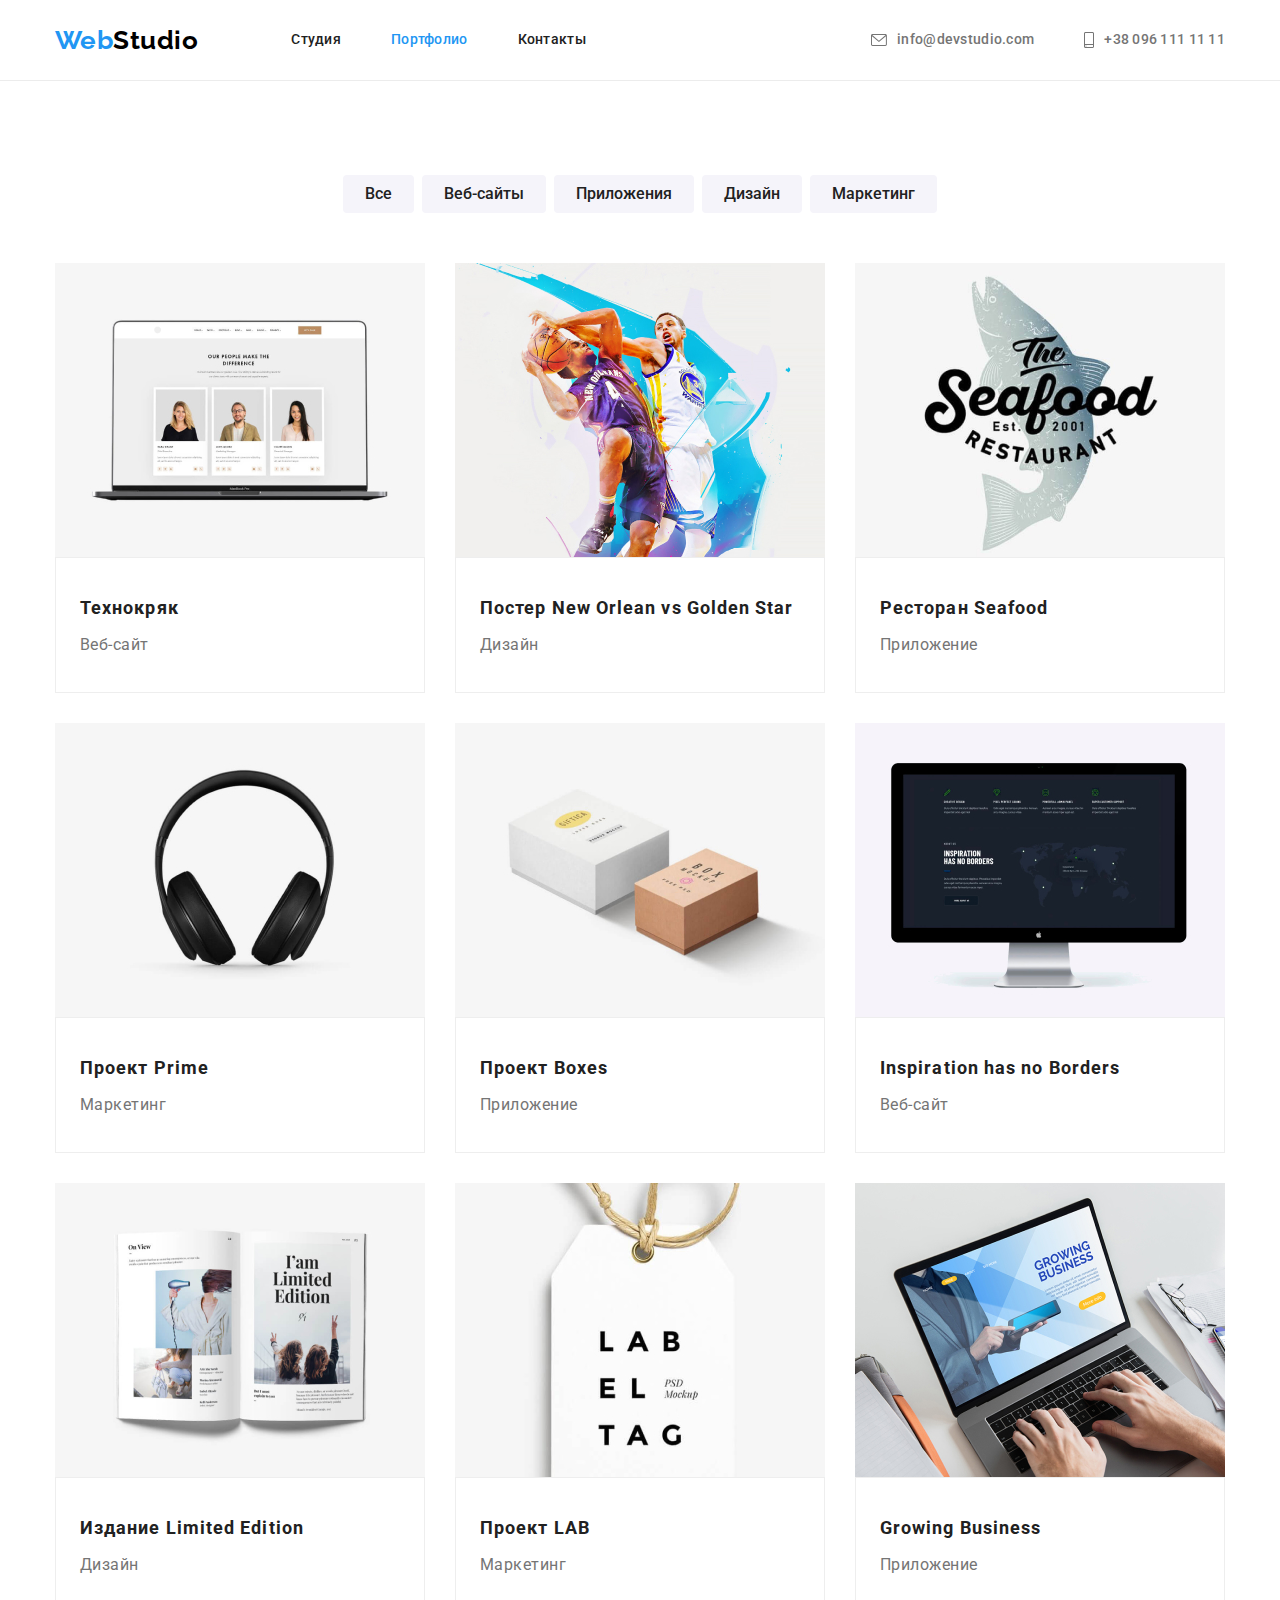
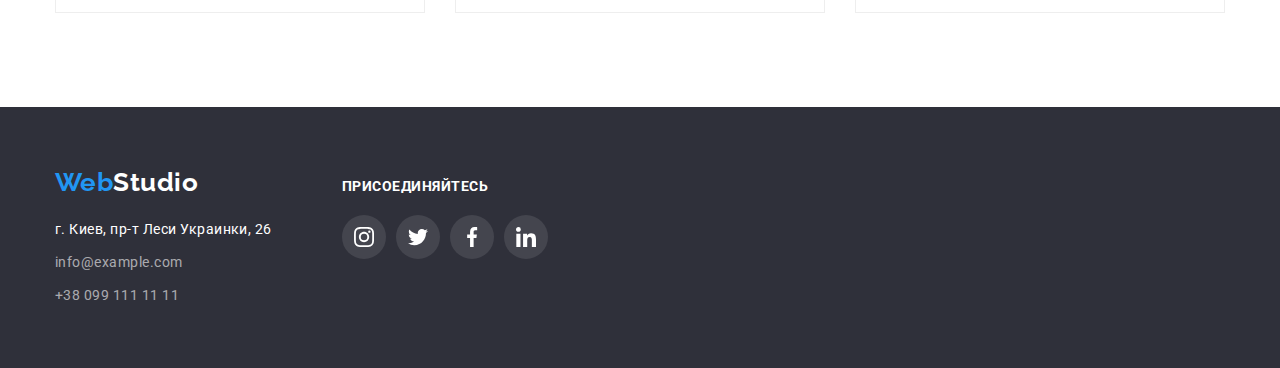
==== portfolio.html @ dbdc55ea "Правка к дз4" ====
<!DOCTYPE html>
<html lang="ru">
  <head>
    <meta charset="UTF-8" />
    <meta http-equiv="X-UA-Compatible" content="IE=edge" />
    <meta name="viewport" content="width=device-width, initial-scale=1.0" />
    <title>Портфолио</title>
    <link rel="preconnect" href="https://fonts.googleapis.com" />
    <link rel="preconnect" href="https://fonts.gstatic.com" crossorigin />
    <link
      href="https://fonts.googleapis.com/css2?family=Raleway:wght@700&family=Roboto:wght@400;500;700;900&display=swap"
      rel="stylesheet"
    />
    <link
      rel="stylesheet"
      href="https://cdnjs.cloudflare.com/ajax/libs/modern-normalize/1.1.0/modern-normalize.min.css"
    />
    <link rel="stylesheet" href="./css/styles.css" />
  </head>
  <body>
    <!-- Шапка -->
    <header class="header">
      <div class="container main-nav">
        <nav class="nav">
          <a class="logo" href="./index.html" lang="en"> <span class="logo-web">Web</span>Studio</a>

          <ul class="site-nav">
            <li class="site-nav-item"><a href="./index.html" class="site-nav-link">Студия</a></li>
            <li class="site-nav-item">
              <a href="./portfolio.html" class="site-nav-link portfolio">Портфолио</a>
            </li>
            <li class="site-nav-item"><a href="" class="site-nav-link">Контакты</a></li>
          </ul>
        </nav>

        <ul class="auth-nav">
          <li class="auth-nav-item">
            <a class="auth-nav-link" href="mailto:info@devstudio.com" lang="en"
              ><svg class="icon-envelope"><use xlink:href="./images/symbol-defs.svg#icon-envelope"></use></svg>info@devstudio.com</a
            >
          </li>
          <li class="auth-nav-item">
            <a class="auth-nav-link" href="tel:+380961111111"><svg class="icon-smartphone"><use xlink:href="./images/symbol-defs.svg#icon-smartphone"></use></svg>+38 096 111 11 11</a>
          </li>
        </ul>
      </div>
    </header>

    <!-- Основной контент -->
    <main>
      <section class="section">
        <div class="container">
          <h1 class="portfolio-name">Портфолио</h1>

          <!-- Фильтр -->
          <ul class="filter">
            <li class="filter-item"><button class="filter-button" type="button">Все</button></li>
            <li class="filter-item">
              <button class="filter-button" type="button">Веб-сайты</button>
            </li>
            <li class="filter-item">
              <button class="filter-button" type="button">Приложения</button>
            </li>
            <li class="filter-item"><button class="filter-button" type="button">Дизайн</button></li>
            <li class="filter-item">
              <button class="filter-button" type="button">Маркетинг</button>
            </li>
          </ul>

          <!-- Контент фильтра -->
          <ul class="gallery">
            <li class="gallery-item">
              <a class="gallery-lists" href="">
                <img src="./images/portfolio1.jpg" alt="Три карточки с фото" width="370" />
                <div class="gallery-sign">
                  <h2 class="gallery-title">Технокряк</h2>
                  <p class="gallery-text">Веб-сайт</p>
                </div>
              </a>
            </li>
            <li class="gallery-item">
              <a class="gallery-lists" href="">
                <img src="./images/portfolio2.jpg" alt="Два баскетболиста в прыжке" width="370" />
                <div class="gallery-sign">
                  <h2 class="gallery-title">Постер New Orlean vs Golden Star</h2>
                  <p class="gallery-text">Дизайн</p>
                </div>
              </a>
            </li>
            <li class="gallery-item">
              <a class="gallery-lists" href="">
                <img src="./images/portfolio3.jpg" alt="Логотип ресторана Seafood" width="370" />
                <div class="gallery-sign">
                  <h2 class="gallery-title">Ресторан Seafood</h2>
                  <p class="gallery-text">Приложение</p>
                </div>
              </a>
            </li>
            <li class="gallery-item">
              <a class="gallery-lists" href="">
                <img src="./images/portfolio4.jpg" alt="Черные наушники" width="370" />
                <div class="gallery-sign">
                  <h2 class="gallery-title">Проект Prime</h2>
                  <p class="gallery-text">Маркетинг</p>
                </div>
              </a>
            </li>
            <li class="gallery-item">
              <a class="gallery-lists" href="">
                <img src="./images/portfolio5.jpg" alt="Две коробки" width="370" />
                <div class="gallery-sign">
                  <h2 class="gallery-title">Проект Boxes</h2>
                  <p class="gallery-text">Приложение</p>
                </div>
              </a>
            </li>
            <li class="gallery-item">
              <a class="gallery-lists" href="">
                <img src="./images/portfolio6.jpg" alt="Монитор" width="370" />
                <div class="gallery-sign">
                  <h2 class="gallery-title">Inspiration has no Borders</h2>
                  <p class="gallery-text">Веб-сайт</p>
                </div>
              </a>
            </li>
            <li class="gallery-item">
              <a class="gallery-lists" href="">
                <img src="./images/portfolio7.jpg" alt="Открытая книга" width="370" />
                <div class="gallery-sign">
                  <h2 class="gallery-title">Издание Limited Edition</h2>
                  <p class="gallery-text">Дизайн</p>
                </div>
              </a>
            </li>
            <li class="gallery-item">
              <a class="gallery-lists" href="">
                <img src="./images/portfolio8.jpg" alt="Бирка с надписью" width="370" />
                <div class="gallery-sign">
                  <h2 class="gallery-title">Проект LAB</h2>
                  <p class="gallery-text">Маркетинг</p>
                </div>
              </a>
            </li>
            <li class="gallery-item">
              <a class="gallery-lists" href="">
                <img src="./images/portfolio9.jpg" alt="Человек печатает на ноутбуке" width="370" />
                <div class="gallery-sign">
                  <h2 class="gallery-title">Growing Business</h2>
                  <p class="gallery-text">Приложение</p>
                </div>
              </a>
            </li>
          </ul>
        </div>
      </section>
    </main>

    <!-- Футер -->
    <footer class="footer">
      <div class="container footer-cont">
        <div class="address-block">
          <a class="footer-logo" href="/" lang="en"><span class="logo-web">Web</span>Studio</a>
        <address class="address">
          <ul class="address-list">
            <li class="address-item">
              <a
                class="address-lists"
                href="https://www.google.com/maps/place/%D0%B1%D1%83%D0%BB.+%D0%9B%D0%B5%D1%81%D0%B8+%D0%A3%D0%BA%D1%80%D0%B0%D0%B8%D0%BD%D0%BA%D0%B8,+26,+%D0%9A%D0%B8%D0%B5%D0%B2,+02000"
                >г. Киев, пр-т Леси Украинки, 26</a
              >
            </li>
            <li class="address-item">
              <a class="address-link" href="mailto:info@example.com" lang="en">info@example.com</a>
            </li>
            <li class="address-item">
              <a class="address-link" href="tel:+380991111111">+38 099 111 11 11</a>
            </li>
          </ul>
        </address>
        </div>
        <div class="connect-block">
        <h3 class="connect-titles">присоединяйтесь</h3>
        <ul class="connect-list">
          <li class="connect-item"><a class="connect-link" href=""><svg class="connect-svg width="20px" height="20px"><use xlink:href="./images/symbol-defs.svg#icon-instagram"></use></svg></a></li>
          <li class="connect-item"><a class="connect-link" href=""><svg class="connect-svg width="20px" height="20px"><use xlink:href="./images/symbol-defs.svg#icon-twitter"></use></svg></a></li>
          <li class="connect-item"><a class="connect-link" href=""><svg class="connect-svg width="20px" height="20px"><use xlink:href="./images/symbol-defs.svg#icon-facebook"></use></svg></a></li>
          <li class="connect-item"><a class="connect-link" href=""><svg class="connect-svg width="20px" height="20px"><use xlink:href="./images/symbol-defs.svg#icon-linkedin"></use></svg></a></li>
        </ul>
      </div>
      </div>
      
    </footer>
  </body>
</html>
---- css/styles.css ----
:root {
  --primary-text-color: #212121;
  --title-text-color: #757575;
  --accent-color: #2196f3;
  --hover-hero-button-color: #058cf7;

  --primary-font: Roboto, sans-serif;
  --secondary-font: Raleway, sans-serif;
  --icon-color: #afb1b8;
}

body {
  background-color: #ffffff;
  color: var(--title-text-color);
  font-family: var(--primary-font), sans-serif;
  letter-spacing: 0.03em;
}

h1,
h2,
h3,
p {
  margin: 0;
}

ul {
  margin: 0;
  padding: 0;
  list-style: none;
}

img {
  display: block;
  max-width: 100%;
  height: auto;
}

.container {
  width: 1200px;
  margin-left: auto;
  margin-right: auto;
  padding-left: 15px;
  padding-right: 15px;
}

.section {
  padding-top: 94px;
  padding-bottom: 94px;
}

/* --------------------------Шапка----------------------------- */

.header {
  background-color: #ffffff;
  border-bottom: 1px solid #ececec;
}

.main-nav {
  display: flex;
  align-items: center;
}

.nav {
  display: flex;
  align-items: center;
}

.logo {
  color: #000000;

  font-family: var(--secondary-font), sans-serif;
  font-weight: 700;
  font-size: 26px;
  line-height: 1.19;
  text-decoration: none;
}

.logo-web {
  color: var(--accent-color);
}

.site-nav {
  display: flex;
  margin-left: 93px;
}

.site-nav-item + .site-nav-item {
  margin-left: 50px;
}

.site-nav-link {
  display: block;
  padding-top: 32px;
  padding-bottom: 32px;

  color: var(--primary-text-color);

  font-weight: 500;
  font-size: 14px;
  line-height: 1.14;
  letter-spacing: 0.02em;
  text-decoration: none;
}

.studio {
  color: var(--accent-color);
}

.portfolio,
.site-nav-link:hover,
.site-nav-link:focus,
.auth-nav-link:hover,
.auth-nav-link:focus,
.address-link:hover,
.address-link:focus,
.address-list:hover,
.address-list:focus {
  color: var(--accent-color);
}

.auth-nav {
  display: flex;
  margin-left: auto;
}

.auth-nav-item + .auth-nav-item {
  margin-left: 50px;
}

.auth-nav-link {
  display: flex;
  align-items: center;

  color: var(--title-text-color);

  font-weight: 500;
  font-size: 14px;
  line-height: 1.14;
  letter-spacing: 0.02em;
  text-decoration: none;
}

.icon-envelope {
  margin-right: 10px;
  width: 16px;
  height: 12px;
  justify-content: center;
  align-items: center;
  fill: #757575;
}

.auth-nav-link:hover .icon-envelope,
.auth-nav-link:focus .icon-envelope,
.auth-nav-link:hover .icon-smartphone,
.auth-nav-link:focus .icon-smartphone {
  fill: var(--accent-color);
}

.icon-smartphone {
  margin-right: 10px;
  width: 10px;
  height: 16px;

  fill: #757575;
}

/* ---------------------Заказ услуги---------------------------  */

.hero {
  padding: 200px 0;
  max-width: 1600px;
  margin-left: auto;
  margin-right: auto;

  background-color: #2f303a;
  background-image: linear-gradient(to right, rgba(47, 48, 58, 0.4), rgba(47, 48, 58, 0.4)),
    url('../images/hero.jpg');
  background-repeat: no-repeat;
  background-position: center;
  background-size: cover;

  text-align: center;
}

.hero-button {
  border-radius: 4px;
  padding: 10px 32px;
  display: inline-block;
  min-width: 200px;
  border: none;

  background-color: var(--accent-color);
  color: #ffffff;

  font-weight: 700;
  font-size: 16px;
  line-height: 1.88;
  align-items: center;
  letter-spacing: 0.06em;
  cursor: pointer;
}
.hero-button:hover,
.hero-button:focus {
  background-color: var(--hover-hero-button-color);
}

.hero-title {
  margin-bottom: 30px;
  width: 696px;
  margin-left: auto;
  margin-right: auto;

  color: #ffffff;

  font-weight: 900;
  font-size: 44px;
  line-height: 1.36;
  letter-spacing: 0.06em;
  text-transform: uppercase;
}

/* ------------------------Особенности компании------------------------ */

.compani-title {
  position: absolute;
  clip: rect(0 0 0 0);
  width: 1px;
  height: 1px;
  margin: -1px;
}

.features {
  display: flex;
}

.features-item {
  width: 270px;
  margin-right: 30px;
  justify-content: center;
}

.features-item:last-child {
  margin-right: 0px;
}

.icon-block {
  width: 270px;
  height: 120px;
  border-radius: 4px;
  margin-right: 30px;
  margin-bottom: 30px;
  display: flex;
  justify-content: center;
  align-items: center;

  background-color: #f5f4fa;
}

.features-title {
  margin-bottom: 10px;

  color: var(--primary-text-color);

  font-weight: 700;
  font-size: 14px;
  line-height: 1.14;
  text-transform: uppercase;
}

.features-text {
  font-size: 14px;
  line-height: 1.71;
  letter-spacing: 0.03em;
}

/* ----------------------Чем мы занимаемся--------------------- */

.work-section {
  padding-top: 0;
}

.work-titles,
.command-titles,
.clients-titles {
  margin-bottom: 50px;

  color: var(--primary-text-color);

  font-weight: 700;
  font-size: 36px;
  line-height: 1.17;
  text-align: center;
}

.work-list {
  display: flex;
}

.work-item {
  margin-right: 30px;
}

.work-item:last-child {
  margin-right: 0px;
}

/* ------------------------Наша команда------------------------ */

.command {
  background-color: #f5f4fa;
}

.features-title {
  color: var(--primary-text-color);

  font-style: normal;
  font-weight: 700;
  font-size: 14px;
  line-height: 1.14;
  text-transform: uppercase;
}

.command-list {
  display: flex;
  margin-left: auto;
  margin-right: auto;
  justify-content: center;
}

.command-item {
  margin-right: 30px;
}

.comand-meta {
  padding-top: 30px;
  padding-bottom: 30px;
  padding-left: 0;
  border-radius: 0px 0px 4px 4px;

  background-color: #fff;
  box-shadow: 0px 1px 3px rgba(0, 0, 0, 0.12), 0px 1px 1px rgba(0, 0, 0, 0.14),
    0px 2px 1px rgba(0, 0, 0, 0.2);
}

.comand-img {
  margin-bottom: 0;

  box-shadow: 0px 1px 3px rgba(0, 0, 0, 0.12), 0px 1px 1px rgba(0, 0, 0, 0.14),
    0px 2px 1px rgba(0, 0, 0, 0.2);
}

.command-item:last-child {
  margin-right: 0;
  margin-bottom: 0;
}

.command-title {
  margin-bottom: 10px;

  color: var(--primary-text-color);

  font-style: normal;
  font-weight: 500;
  font-size: 16px;
  line-height: 1.19;
  text-align: center;
}

.command-text {
  margin-bottom: 16px;

  font-size: 16px;
  line-height: 1.19;
  text-align: center;
}

.icon {
  margin-right: auto;
  margin-left: auto;
}

.icon-list {
  display: flex;
  justify-content: center;
}

.icon-item {
  margin-right: 10px;
}

.icon-item:last-child {
  margin-right: 0;
}

.icon-link:hover,
.icon-link:focus {
  background-color: var(--accent-color);
}

.icon-link {
  display: flex;
  width: 44px;
  height: 44px;
  justify-content: center;
  align-items: center;
  border-radius: 50%;
}

.icon-link:hover .icon-svg,
.icon-link:focus .icon-svg {
  fill: #fff;
}

.icon-svg {
  width: 20px;
  fill: var(--icon-color);
}

/* ---------------------Постоянные клиенты----------------- */

.client-list {
  display: flex;
  margin: 0;
  padding: 0;
  list-style: none;
}

.client-item {
  margin-right: 30px;
}

.client-item:last-child {
  margin-right: 0;
}

.client-link {
  width: 170px;
  height: 92px;
  border: 1px solid var(--icon-color);
  border-radius: 4px;
  display: flex;
  justify-content: center;
  align-items: center;
}

.client-link:hover,
.client-link:focus {
  border: 1px solid var(--accent-color);
}

.client-icon {
  fill: var(--icon-color);
}

.client-link:hover .client-icon,
.client-link:focus .client-icon {
  fill: var(--accent-color);
}

/* ---------------------footer----------------------*/

.footer {
  background-color: #2f303a;
  padding: 60px 0;
}

.footer-cont {
  display: flex;
  align-items: baseline;
}

.address-block {
  margin-right: 70px;
}

.footer-logo {
  margin-top: 0;
  margin-bottom: 20px;
  display: block;

  color: #ffffff;

  font-family: var(--secondary-font), sans-serif;
  font-weight: 700;
  font-size: 26px;
  line-height: 1.19;
  text-decoration: none;
}

.address {
  display: block;

  font-style: normal;
  font-size: 14px;
  line-height: 1.71;
}

.address-item:not(:last-child) {
  margin-bottom: 9px;
}

.address-lists {
  display: block;

  color: #ffffff;

  text-decoration: none;
}

.address-link {
  display: block;

  color: rgba(255, 255, 255, 0.6);
  text-decoration: none;
}

.connect-titles {
  margin-bottom: 20px;

  color: #fff;

  font-weight: 700;
  font-size: 14px;
  line-height: 1.14;
  text-transform: uppercase;
}

.connect-list {
  display: flex;
}

.connect-item {
  margin-right: 10px;
}

.connect-item:last-child {
  margin-right: 0;
}

.connect-link:hover,
.connect-link:focus {
  background-color: var(--accent-color);
}

.connect-link {
  display: flex;
  width: 44px;
  height: 44px;
  border-radius: 50%;
  align-items: center;
  justify-content: center;

  background-color: rgba(255, 255, 255, 0.1);
}

.connect-svg {
  width: 20px;

  fill: #fff;
}

/* ====================== ПОРТФОЛИО ======================*/

.portfolio-name {
  position: absolute;
  clip: rect(0 0 0 0);
  width: 1px;
  height: 1px;
  margin: -1px;
}

.filter {
  margin-bottom: 50px;
  display: flex;
  justify-content: center;
}

.filter-item:last-child {
  margin-right: 0px;
}

.filter-item {
  margin-right: 8px;
  align-items: center;
}

/* Контент фильтра */
.filter-button {
  border-radius: 4px;
  padding: 6px 22px;
  border: none;

  background-color: #f5f4fa;
  color: #212121;

  font-family: var(--primary-font), sans-serif;
  font-style: normal;
  font-weight: 500;
  font-size: 16px;
  line-height: 1.63;
  text-align: center;
  cursor: pointer;
}

.filter-button:hover,
.filter-button:focus {
  background-color: var(--accent-color);
  color: #ffffff;
  box-shadow: 0px 3px 1px rgba(0, 0, 0, 0.1), 0px 1px 2px rgba(0, 0, 0, 0.08),
    0px 2px 2px rgba(0, 0, 0, 0.12);
}

/* ------------------Контент фильтра------------------ */
.gallery {
  display: flex;
  flex-wrap: wrap;
}

.gallery-lists {
  display: block;
  text-decoration: none;
}

.gallery-lists:hover,
.gallery-lists:focus {
  box-shadow: 0px 1px 3px rgba(0, 0, 0, 0.12), 0px 1px 1px rgba(0, 0, 0, 0.14),
    0px 2px 1px rgba(0, 0, 0, 0.2);
}

.gallery-sign {
  width: 370px;
  box-sizing: border-box;
  border: 1px solid #eeeeee;
  padding: 32px 24px;
}

.gallery-item {
  margin-right: 30px;
  margin-bottom: 30px;
}

.gallery-item:nth-child(3n) {
  margin-right: 0;
}

.gallery-item:nth-last-child(-n + 3) {
  margin-bottom: 0;
}

.gallery-title {
  margin-bottom: 4px;

  color: var(--primary-text-color);

  font-weight: 700;
  font-size: 18px;
  line-height: 2;
  letter-spacing: 0.06em;
}

.gallery-text {
  color: var(--title-text-color);

  font-size: 16px;
  line-height: 1.87;
}
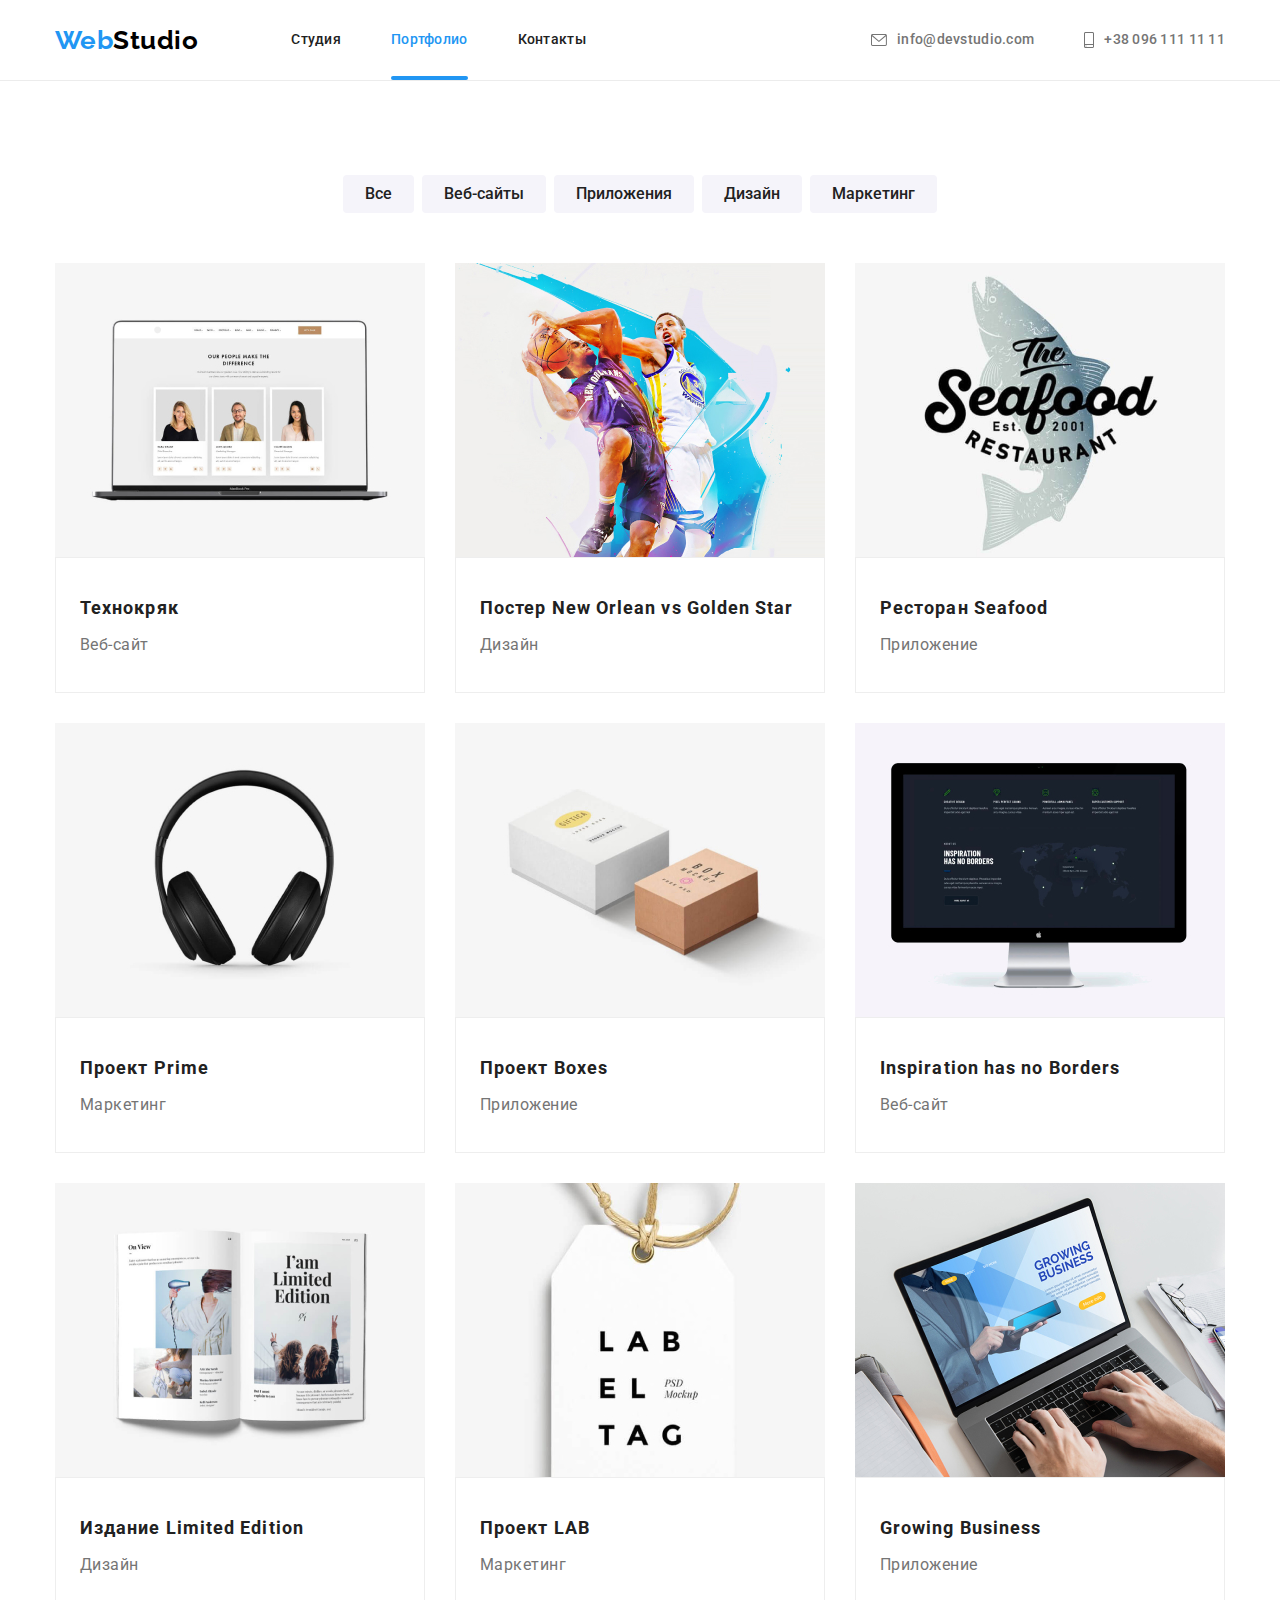
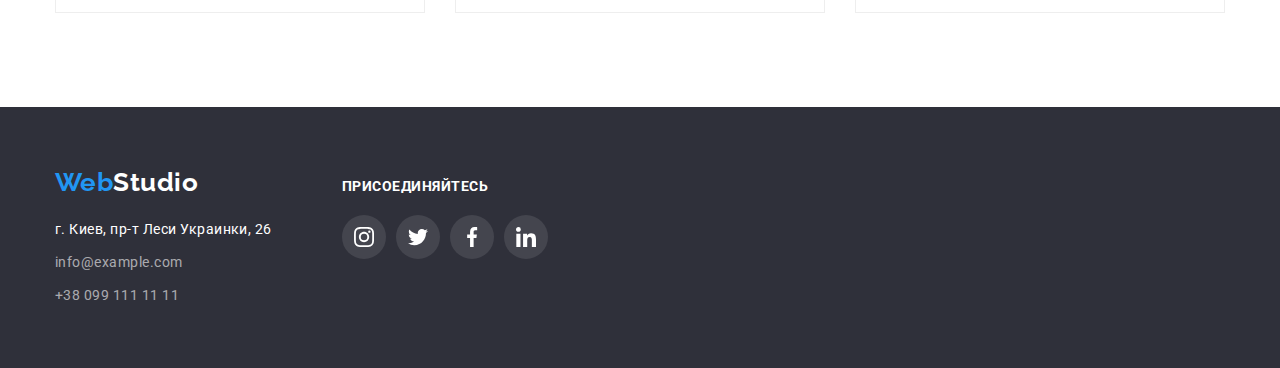
==== commit 8e7dc7d8: "ДЗ - 5 на проверку" ====
--- a/portfolio.html
+++ b/portfolio.html
@@ -71,16 +71,27 @@
           <ul class="gallery">
             <li class="gallery-item">
               <a class="gallery-lists" href="">
-                <img src="./images/portfolio1.jpg" alt="Три карточки с фото" width="370" />
+                <div class="gallery-thumb">
+                  <img src="./images/portfolio1.jpg" alt="Три карточки с фото" width="370" />
+                  <div class="gallery-block">
+                    <p class="text">Технокряк это современная площадка распространения коронавируса. Компании используют эту платформу для цифрового шпионажа и атак на защищённые сервера конкурентов.</p>
+                  </div>
+                </div>
                 <div class="gallery-sign">
                   <h2 class="gallery-title">Технокряк</h2>
                   <p class="gallery-text">Веб-сайт</p>
                 </div>
-              </a>
-            </li>
-            <li class="gallery-item">
-              <a class="gallery-lists" href="">
-                <img src="./images/portfolio2.jpg" alt="Два баскетболиста в прыжке" width="370" />
+                
+              </a>
+            </li>
+            <li class="gallery-item">
+              <a class="gallery-lists" href="">
+                <div class="gallery-thumb">
+                   <img src="./images/portfolio2.jpg" alt="Два баскетболиста в прыжке" width="370" />
+                   <div class="gallery-block">
+                    <p class="text">Технокряк это современная площадка распространения коронавируса. Компании используют эту платформу для цифрового шпионажа и атак на защищённые сервера конкурентов.</p>
+                  </div>
+                  </div>
                 <div class="gallery-sign">
                   <h2 class="gallery-title">Постер New Orlean vs Golden Star</h2>
                   <p class="gallery-text">Дизайн</p>
@@ -89,7 +100,12 @@
             </li>
             <li class="gallery-item">
               <a class="gallery-lists" href="">
-                <img src="./images/portfolio3.jpg" alt="Логотип ресторана Seafood" width="370" />
+                <div class="gallery-thumb">
+                  <img src="./images/portfolio3.jpg" alt="Логотип ресторана Seafood" width="370" />
+                  <div class="gallery-block">
+                    <p class="text">Технокряк это современная площадка распространения коронавируса. Компании используют эту платформу для цифрового шпионажа и атак на защищённые сервера конкурентов.</p>
+                  </div>
+                </div>
                 <div class="gallery-sign">
                   <h2 class="gallery-title">Ресторан Seafood</h2>
                   <p class="gallery-text">Приложение</p>
@@ -98,7 +114,12 @@
             </li>
             <li class="gallery-item">
               <a class="gallery-lists" href="">
-                <img src="./images/portfolio4.jpg" alt="Черные наушники" width="370" />
+                <div class="gallery-thumb">
+                  <img src="./images/portfolio4.jpg" alt="Черные наушники" width="370" />
+                  <div class="gallery-block">
+                    <p class="text">Технокряк это современная площадка распространения коронавируса. Компании используют эту платформу для цифрового шпионажа и атак на защищённые сервера конкурентов.</p>
+                  </div>
+                </div>
                 <div class="gallery-sign">
                   <h2 class="gallery-title">Проект Prime</h2>
                   <p class="gallery-text">Маркетинг</p>
@@ -107,7 +128,12 @@
             </li>
             <li class="gallery-item">
               <a class="gallery-lists" href="">
-                <img src="./images/portfolio5.jpg" alt="Две коробки" width="370" />
+                <div class="gallery-thumb">
+                  <img src="./images/portfolio5.jpg" alt="Две коробки" width="370" />
+                  <div class="gallery-block">
+                    <p class="text">Технокряк это современная площадка распространения коронавируса. Компании используют эту платформу для цифрового шпионажа и атак на защищённые сервера конкурентов.</p>
+                  </div>
+                </div>
                 <div class="gallery-sign">
                   <h2 class="gallery-title">Проект Boxes</h2>
                   <p class="gallery-text">Приложение</p>
@@ -116,7 +142,12 @@
             </li>
             <li class="gallery-item">
               <a class="gallery-lists" href="">
-                <img src="./images/portfolio6.jpg" alt="Монитор" width="370" />
+                <div class="gallery-thumb">
+                   <img src="./images/portfolio6.jpg" alt="Монитор" width="370" />
+                   <div class="gallery-block">
+                    <p class="text">Технокряк это современная площадка распространения коронавируса. Компании используют эту платформу для цифрового шпионажа и атак на защищённые сервера конкурентов.</p>
+                  </div>
+                </div>
                 <div class="gallery-sign">
                   <h2 class="gallery-title">Inspiration has no Borders</h2>
                   <p class="gallery-text">Веб-сайт</p>
@@ -125,7 +156,12 @@
             </li>
             <li class="gallery-item">
               <a class="gallery-lists" href="">
-                <img src="./images/portfolio7.jpg" alt="Открытая книга" width="370" />
+                <div class="gallery-thumb">
+                  <img src="./images/portfolio7.jpg" alt="Открытая книга" width="370" />
+                  <div class="gallery-block">
+                    <p class="text">Технокряк это современная площадка распространения коронавируса. Компании используют эту платформу для цифрового шпионажа и атак на защищённые сервера конкурентов.</p>
+                  </div>
+                </div>
                 <div class="gallery-sign">
                   <h2 class="gallery-title">Издание Limited Edition</h2>
                   <p class="gallery-text">Дизайн</p>
@@ -134,7 +170,12 @@
             </li>
             <li class="gallery-item">
               <a class="gallery-lists" href="">
-                <img src="./images/portfolio8.jpg" alt="Бирка с надписью" width="370" />
+                <div class="gallery-thumb">
+                  <img src="./images/portfolio8.jpg" alt="Бирка с надписью" width="370" />
+                  <div class="gallery-block">
+                    <p class="text">Технокряк это современная площадка распространения коронавируса. Компании используют эту платформу для цифрового шпионажа и атак на защищённые сервера конкурентов.</p>
+                  </div>
+                </div>
                 <div class="gallery-sign">
                   <h2 class="gallery-title">Проект LAB</h2>
                   <p class="gallery-text">Маркетинг</p>
@@ -143,7 +184,12 @@
             </li>
             <li class="gallery-item">
               <a class="gallery-lists" href="">
-                <img src="./images/portfolio9.jpg" alt="Человек печатает на ноутбуке" width="370" />
+                <div class="gallery-thumb">
+                  <img src="./images/portfolio9.jpg" alt="Человек печатает на ноутбуке" width="370" />
+                  <div class="gallery-block">
+                    <p class="text">Технокряк это современная площадка распространения коронавируса. Компании используют эту платформу для цифрового шпионажа и атак на защищённые сервера конкурентов.</p>
+                  </div>
+                </div>
                 <div class="gallery-sign">
                   <h2 class="gallery-title">Growing Business</h2>
                   <p class="gallery-text">Приложение</p>
@@ -190,6 +236,7 @@
       </div>
       
     </footer>
+     <script src="./js/modal.js"></script>
   </body>
 </html>
 
--- a/css/styles.css
+++ b/css/styles.css
@@ -89,6 +89,8 @@
 }
 
 .site-nav-link {
+  transition: 250ms color cubic-bezier(0.4, 0, 0.2, 1);
+
   display: block;
   padding-top: 32px;
   padding-bottom: 32px;
@@ -100,13 +102,26 @@
   line-height: 1.14;
   letter-spacing: 0.02em;
   text-decoration: none;
+
+  position: relative;
 }
 
 .studio {
   color: var(--accent-color);
 }
 
-.portfolio,
+.studio::after {
+  content: '';
+  position: absolute;
+  bottom: 0;
+  left: 0;
+  width: 100%;
+  height: 4px;
+  border-radius: 2px;
+
+  background-color: var(--accent-color);
+}
+
 .site-nav-link:hover,
 .site-nav-link:focus,
 .auth-nav-link:hover,
@@ -115,6 +130,8 @@
 .address-link:focus,
 .address-list:hover,
 .address-list:focus {
+  transition: 250ms color cubic-bezier(0.4, 0, 0.2, 1);
+
   color: var(--accent-color);
 }
 
@@ -128,6 +145,8 @@
 }
 
 .auth-nav-link {
+  transition: 250ms color cubic-bezier(0.4, 0, 0.2, 1);
+
   display: flex;
   align-items: center;
 
@@ -141,6 +160,8 @@
 }
 
 .icon-envelope {
+  transition: 250ms fill cubic-bezier(0.4, 0, 0.2, 1);
+
   margin-right: 10px;
   width: 16px;
   height: 12px;
@@ -153,10 +174,14 @@
 .auth-nav-link:focus .icon-envelope,
 .auth-nav-link:hover .icon-smartphone,
 .auth-nav-link:focus .icon-smartphone {
+  transition: 250ms fill cubic-bezier(0.4, 0, 0.2, 1);
+
   fill: var(--accent-color);
 }
 
 .icon-smartphone {
+  transition: 250ms fill cubic-bezier(0.4, 0, 0.2, 1);
+
   margin-right: 10px;
   width: 10px;
   height: 16px;
@@ -183,6 +208,8 @@
 }
 
 .hero-button {
+  transition: 250ms background-color cubic-bezier(0.4, 0, 0.2, 1);
+
   border-radius: 4px;
   padding: 10px 32px;
   display: inline-block;
@@ -201,6 +228,8 @@
 }
 .hero-button:hover,
 .hero-button:focus {
+  transition: 250ms background-color cubic-bezier(0.4, 0, 0.2, 1);
+
   background-color: var(--hover-hero-button-color);
 }
 
@@ -219,6 +248,55 @@
   text-transform: uppercase;
 }
 
+.backdrop {
+  position: absolute;
+  left: 0;
+  top: 0;
+  width: 100%;
+  height: 100%;
+  transition: 250ms opacity cubic-bezier(0.4, 0, 0.2, 1);
+
+  background-color: rgba(0, 0, 0, 0.2);
+}
+
+.backdrop.is-hidden {
+  opacity: 0;
+  pointer-events: none;
+  visibility: inherit;
+}
+
+.modal {
+  position: absolute;
+  top: 50%;
+  left: 50%;
+  transform: translate(-50%, -50%);
+
+  min-width: 528px;
+  min-height: 581px;
+  border-radius: 4px;
+
+  box-shadow: 0px 1px 3px rgba(0, 0, 0, 0.12), 0px 1px 1px rgba(0, 0, 0, 0.14),
+    0px 2px 1px rgba(0, 0, 0, 0.2);
+  background-color: #fff;
+}
+
+.modal-button {
+  position: absolute;
+  top: 8px;
+  right: 8px;
+
+  display: flex;
+  width: 30px;
+  height: 30px;
+  border-radius: 50%;
+  border: 1px solid var(--icon-color);
+  align-items: center;
+  justify-content: center;
+
+  background-color: #fff;
+
+  cursor: pointer;
+}
 /* ------------------------Особенности компании------------------------ */
 
 .compani-title {
@@ -297,11 +375,31 @@
 }
 
 .work-item {
+  position: relative;
+
   margin-right: 30px;
 }
 
 .work-item:last-child {
   margin-right: 0px;
+}
+
+.work-title {
+  position: absolute;
+  bottom: 0;
+  width: 100%;
+
+  padding: 27px;
+
+  font-weight: 700;
+  font-size: 14px;
+  line-height: 1.14;
+  text-align: center;
+  letter-spacing: 0.03em;
+  text-transform: uppercase;
+
+  color: #ffffff;
+  background: rgba(47, 48, 58, 0.8);
 }
 
 /* ------------------------Наша команда------------------------ */
@@ -394,10 +492,14 @@
 
 .icon-link:hover,
 .icon-link:focus {
+  transition: 250ms background-color cubic-bezier(0.4, 0, 0.2, 1);
+
   background-color: var(--accent-color);
 }
 
 .icon-link {
+  transition: 250ms background-color cubic-bezier(0.4, 0, 0.2, 1);
+
   display: flex;
   width: 44px;
   height: 44px;
@@ -408,6 +510,8 @@
 
 .icon-link:hover .icon-svg,
 .icon-link:focus .icon-svg {
+  transition: 250ms fill cubic-bezier(0.4, 0, 0.2, 1);
+
   fill: #fff;
 }
 
@@ -434,6 +538,8 @@
 }
 
 .client-link {
+  transition: 250ms border lcubic-bezier(0.4, 0, 0.2, 1);
+
   width: 170px;
   height: 92px;
   border: 1px solid var(--icon-color);
@@ -445,15 +551,21 @@
 
 .client-link:hover,
 .client-link:focus {
+  transition: 250ms border cubic-bezier(0.4, 0, 0.2, 1);
+
   border: 1px solid var(--accent-color);
 }
 
 .client-icon {
+  transition: 250ms fill cubic-bezier(0.4, 0, 0.2, 1);
+
   fill: var(--icon-color);
 }
 
 .client-link:hover .client-icon,
 .client-link:focus .client-icon {
+  transition: 250ms fill cubic-bezier(0.4, 0, 0.2, 1);
+
   fill: var(--accent-color);
 }
 
@@ -508,6 +620,8 @@
 }
 
 .address-link {
+  transition: 250ms color cubic-bezier(0.4, 0, 0.2, 1);
+
   display: block;
 
   color: rgba(255, 255, 255, 0.6);
@@ -539,10 +653,14 @@
 
 .connect-link:hover,
 .connect-link:focus {
+  transition: 250ms background-color cubic-bezier(0.4, 0, 0.2, 1);
+
   background-color: var(--accent-color);
 }
 
 .connect-link {
+  transition: 250ms background-color cubic-bezier(0.4, 0, 0.2, 1);
+
   display: flex;
   width: 44px;
   height: 44px;
@@ -560,6 +678,23 @@
 }
 
 /* ====================== ПОРТФОЛИО ======================*/
+.portfolio {
+  transition: 250ms color cubic-bezier(0.4, 0, 0.2, 1);
+
+  color: var(--accent-color);
+}
+
+.portfolio::after {
+  content: '';
+  position: absolute;
+  width: 100%;
+  height: 4px;
+  border-radius: 2px;
+  bottom: 0;
+  left: 0%;
+
+  background-color: var(--accent-color);
+}
 
 .portfolio-name {
   position: absolute;
@@ -600,14 +735,18 @@
   line-height: 1.63;
   text-align: center;
   cursor: pointer;
+  transition: 250ms background-color cubic-bezier(0.4, 0, 0.2, 1);
 }
 
 .filter-button:hover,
 .filter-button:focus {
+  transition: 250ms background-color cubic-bezier(0.4, 0, 0.2, 1);
+
+  box-shadow: 0px 3px 1px rgba(0, 0, 0, 0.1), 0px 1px 2px rgba(0, 0, 0, 0.08),
+    0px 2px 2px rgba(0, 0, 0, 0.12);
+
   background-color: var(--accent-color);
   color: #ffffff;
-  box-shadow: 0px 3px 1px rgba(0, 0, 0, 0.1), 0px 1px 2px rgba(0, 0, 0, 0.08),
-    0px 2px 2px rgba(0, 0, 0, 0.12);
 }
 
 /* ------------------Контент фильтра------------------ */
@@ -623,6 +762,8 @@
 
 .gallery-lists:hover,
 .gallery-lists:focus {
+  transition: 250ms box-shadow cubic-bezier(0.4, 0, 0.2, 1);
+
   box-shadow: 0px 1px 3px rgba(0, 0, 0, 0.12), 0px 1px 1px rgba(0, 0, 0, 0.14),
     0px 2px 1px rgba(0, 0, 0, 0.2);
 }
@@ -664,3 +805,36 @@
   font-size: 16px;
   line-height: 1.87;
 }
+
+.gallery-thumb {
+  position: relative;
+  overflow: hidden;
+}
+
+.gallery-lists:hover .gallery-block,
+.gallery-lists:focus .gallery-block {
+  transform: translateY(0);
+}
+
+.gallery-block {
+  position: absolute;
+  top: 0;
+  left: 0;
+  width: 100%;
+  height: 100%;
+  transform: translateY(100%);
+  transition: transform 250ms cubic-bezier(0.4, 0, 0.2, 1);
+
+  background-color: rgba(33, 150, 243, 0.9);
+
+  padding: 63px 24px;
+}
+
+.gallery-block .text {
+  font-family: Roboto;
+  font-size: 18px;
+  line-height: 1.56;
+  letter-spacing: 0.03em;
+
+  color: #ffffff;
+}
